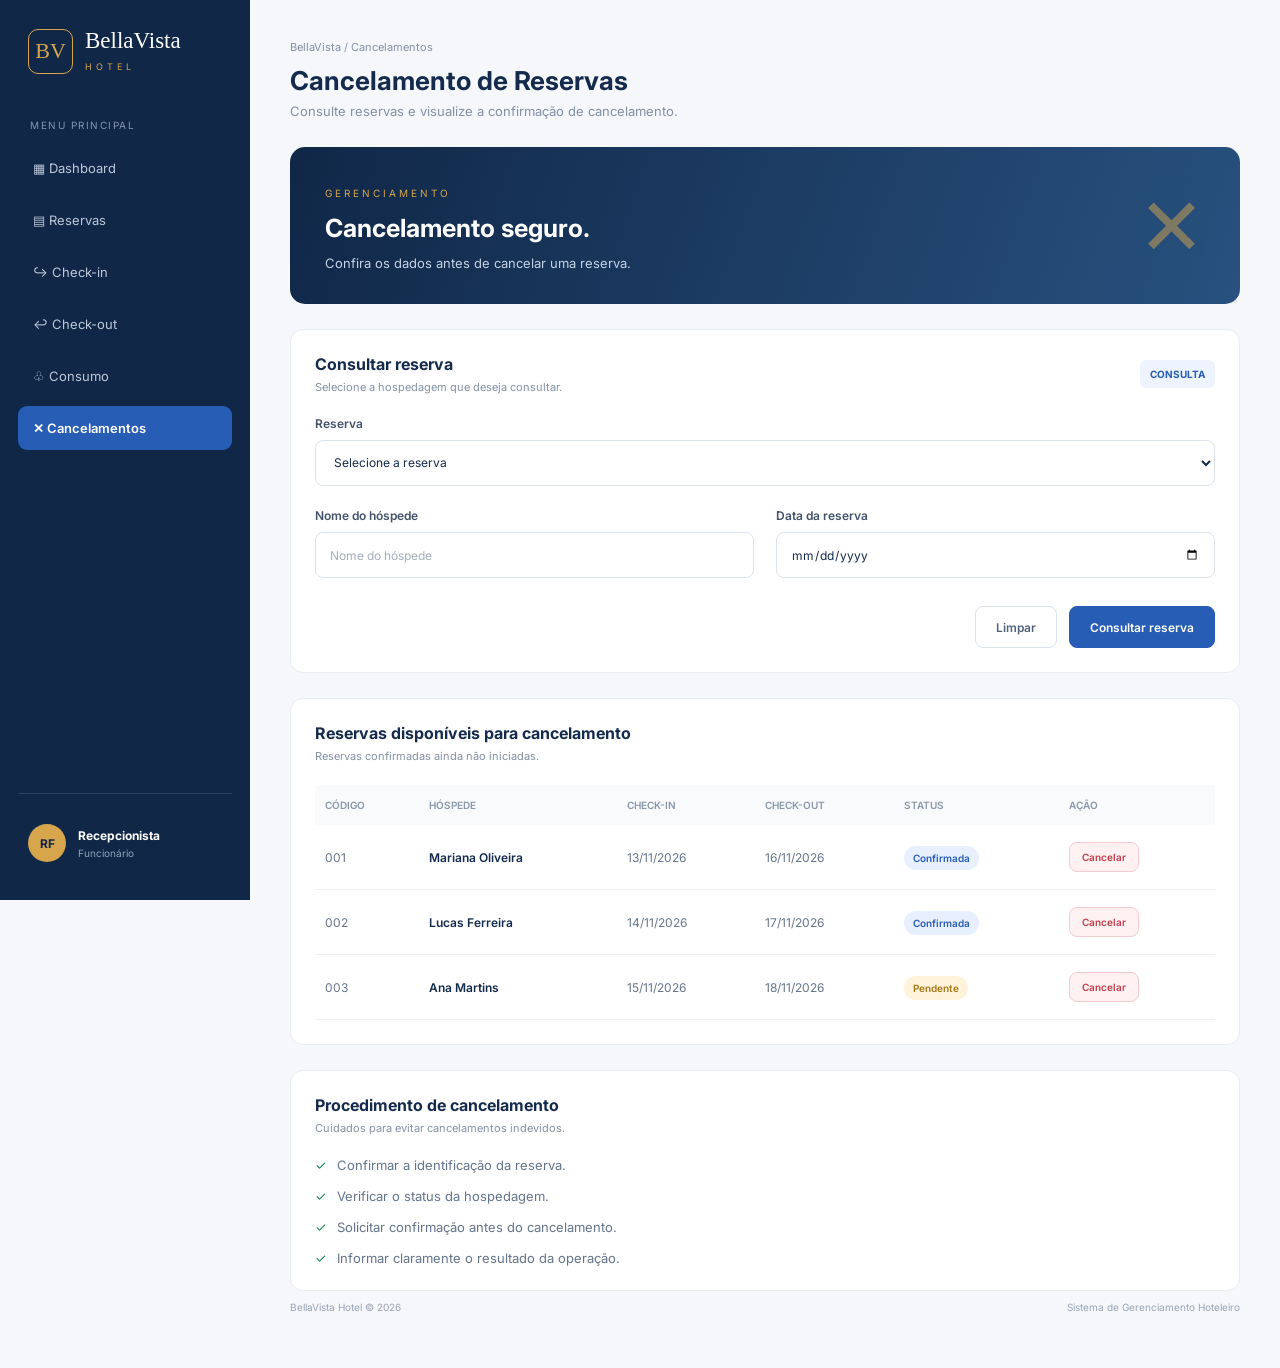
==== cancelamentos.html @ 53ef1a8f "Add files via upload" ====
<!DOCTYPE html>
<html lang="pt-BR">
<head>
    <meta charset="UTF-8">
    <meta name="viewport" content="width=device-width, initial-scale=1.0">
    <title>BellaVista Hotel | Cancelamentos</title>
    <link rel="stylesheet" href="style.css">
</head>
<body>

<aside class="sidebar">
    <div class="brand">
        <div class="logo">BV</div>
        <div><h2>BellaVista</h2><span>HOTEL</span></div>
    </div>
    <div class="menu-title">MENU PRINCIPAL</div>
    <nav>
        <a href="index.html">▦ Dashboard</a>
        <a href="reservas.html">▤ Reservas</a>
        <a href="checkin.html">↪ Check-in</a>
        <a href="checkout.html">↩ Check-out</a>
        <a href="consumo.html">♧ Consumo</a>
        <a href="cancelamentos.html" class="active">✕ Cancelamentos</a>
    </nav>
    <div class="sidebar-bottom">
        <div class="employee">
            <div class="avatar">RF</div>
            <div><strong>Recepcionista</strong><small>Funcionário</small></div>
        </div>
    </div>
</aside>

<main class="main">

    <header class="topbar">
        <div>
            <span class="breadcrumb">BellaVista / Cancelamentos</span>
            <h1>Cancelamento de Reservas</h1>
            <p>Consulte reservas e visualize a confirmação de cancelamento.</p>
        </div>
    </header>

    <section class="welcome">
        <div>
            <span class="welcome-label">GERENCIAMENTO</span>
            <h2>Cancelamento seguro.</h2>
            <p>Confira os dados antes de cancelar uma reserva.</p>
        </div>
        <div class="welcome-icon">✕</div>
    </section>

    <section class="panel form-panel">
        <div class="panel-header">
            <div>
                <h3>Consultar reserva</h3>
                <p>Selecione a hospedagem que deseja consultar.</p>
            </div>
            <span class="total-rooms">CONSULTA</span>
        </div>

        <form>
            <div class="form-grid">
                <div class="field full">
                    <label>Reserva</label>
                    <select required>
                        <option value="">Selecione a reserva</option>
                        <option>001 - Mariana Oliveira</option>
                        <option>002 - Lucas Ferreira</option>
                        <option>003 - Ana Martins</option>
                    </select>
                </div>

                <div class="field">
                    <label>Nome do hóspede</label>
                    <input type="text" placeholder="Nome do hóspede">
                </div>

                <div class="field">
                    <label>Data da reserva</label>
                    <input type="date">
                </div>
            </div>

            <div class="form-actions">
                <button type="reset" class="btn-secondary">Limpar</button>
                <button type="button" class="btn-primary">Consultar reserva</button>
            </div>
        </form>
    </section>

    <section class="panel recent-panel">
        <div class="panel-header">
            <div>
                <h3>Reservas disponíveis para cancelamento</h3>
                <p>Reservas confirmadas ainda não iniciadas.</p>
            </div>
        </div>

        <div class="table-wrapper">
            <table>
                <thead>
                    <tr>
                        <th>CÓDIGO</th>
                        <th>HÓSPEDE</th>
                        <th>CHECK-IN</th>
                        <th>CHECK-OUT</th>
                        <th>STATUS</th>
                        <th>AÇÃO</th>
                    </tr>
                </thead>
                <tbody>
                    <tr>
                        <td>001</td>
                        <td><strong>Mariana Oliveira</strong></td>
                        <td>13/11/2026</td>
                        <td>16/11/2026</td>
                        <td><span class="badge reserved">Confirmada</span></td>
                        <td><button type="button" class="btn-danger">Cancelar</button></td>
                    </tr>
                    <tr>
                        <td>002</td>
                        <td><strong>Lucas Ferreira</strong></td>
                        <td>14/11/2026</td>
                        <td>17/11/2026</td>
                        <td><span class="badge reserved">Confirmada</span></td>
                        <td><button type="button" class="btn-danger">Cancelar</button></td>
                    </tr>
                    <tr>
                        <td>003</td>
                        <td><strong>Ana Martins</strong></td>
                        <td>15/11/2026</td>
                        <td>18/11/2026</td>
                        <td><span class="badge pending">Pendente</span></td>
                        <td><button type="button" class="btn-danger">Cancelar</button></td>
                    </tr>
                </tbody>
            </table>
        </div>
    </section>

    <section class="panel">
        <div class="panel-header">
            <div>
                <h3>Procedimento de cancelamento</h3>
                <p>Cuidados para evitar cancelamentos indevidos.</p>
            </div>
        </div>

        <div class="info-list">
            <div>✓ <span>Confirmar a identificação da reserva.</span></div>
            <div>✓ <span>Verificar o status da hospedagem.</span></div>
            <div>✓ <span>Solicitar confirmação antes do cancelamento.</span></div>
            <div>✓ <span>Informar claramente o resultado da operação.</span></div>
        </div>
    </section>

    <footer>
        <span>BellaVista Hotel © 2026</span>
        <span>Sistema de Gerenciamento Hoteleiro</span>
    </footer>

</main>
</body>
</html>
---- style.css ----
@import url('https://fonts.googleapis.com/css2?family=Inter:wght@400;500;600;700;800&display=swap');

:root {
    --navy: #102747;
    --navy-light: #18365d;
    --blue: #285db5;
    --gold: #d6a54c;
    --background: #f5f7fb;
    --white: #ffffff;
    --text: #142b4d;
    --muted: #8390a5;
    --border: #e7ebf2;
}

* {
    margin: 0;
    padding: 0;
    box-sizing: border-box;
}

body {
    font-family: 'Inter', sans-serif;
    background: var(--background);
    color: var(--text);
}

/* SIDEBAR */

.sidebar {
    position: fixed;
    top: 0;
    left: 0;
    width: 250px;
    height: 100vh;
    background: var(--navy);
    color: white;
    padding: 28px 18px;
    display: flex;
    flex-direction: column;
    z-index: 10;
}

.brand {
    display: flex;
    align-items: center;
    gap: 12px;
    padding: 0 10px 35px;
}

.logo {
    width: 45px;
    height: 45px;
    border: 1px solid var(--gold);
    color: var(--gold);
    display: flex;
    align-items: center;
    justify-content: center;
    font-family: Georgia, serif;
    font-size: 22px;
    border-radius: 10px;
}

.brand h2 {
    font-family: Georgia, serif;
    font-size: 23px;
    font-weight: 500;
}

.brand span {
    font-size: 9px;
    letter-spacing: 4px;
    color: var(--gold);
}

.menu-title {
    font-size: 10px;
    color: #8295b1;
    letter-spacing: 1.5px;
    margin: 10px 12px 15px;
}

nav {
    display: flex;
    flex-direction: column;
    gap: 8px;
}

nav a {
    text-decoration: none;
    color: #bdc9da;
    padding: 14px 15px;
    border-radius: 9px;
    font-size: 13px;
    transition: 0.2s;
}

nav a:hover {
    background: #1b3b65;
    color: white;
}

nav a.active {
    background: var(--blue);
    color: white;
    font-weight: 600;
}

.sidebar-bottom {
    margin-top: auto;
    border-top: 1px solid #294263;
    padding-top: 20px;
}

.employee {
    display: flex;
    align-items: center;
    gap: 12px;
    padding: 10px;
}

.avatar {
    background: var(--gold);
    color: var(--navy);
    width: 38px;
    height: 38px;
    border-radius: 50%;
    display: flex;
    align-items: center;
    justify-content: center;
    font-weight: 700;
    font-size: 12px;
}

.employee strong {
    display: block;
    font-size: 12px;
}

.employee small {
    display: block;
    font-size: 10px;
    color: #91a4bd;
    margin-top: 4px;
}

/* MAIN */

.main {
    margin-left: 250px;
    padding: 35px 40px;
    max-width: 1800px;
}

.topbar {
    display: flex;
    justify-content: space-between;
    align-items: center;
    margin-bottom: 28px;
}

.breadcrumb {
    color: var(--muted);
    font-size: 11px;
}

.topbar h1 {
    font-size: 26px;
    margin-top: 10px;
}

.topbar p {
    color: var(--muted);
    font-size: 13px;
    margin-top: 7px;
}

.topbar-right {
    display: flex;
    align-items: center;
    gap: 18px;
}

.status-online {
    color: #198754;
    background: #e5f6ed;
    padding: 9px 13px;
    border-radius: 20px;
    font-size: 11px;
}

.date {
    font-size: 11px;
    color: var(--muted);
    font-weight: 600;
}

/* WELCOME */

.welcome {
    background: linear-gradient(110deg, #102747, #28517f);
    color: white;
    border-radius: 15px;
    padding: 30px 35px;
    display: flex;
    align-items: center;
    justify-content: space-between;
    margin-bottom: 25px;
    overflow: hidden;
}

.welcome-label {
    color: var(--gold);
    font-size: 10px;
    letter-spacing: 3px;
}

.welcome h2 {
    font-size: 25px;
    margin: 12px 0;
}

.welcome p {
    font-size: 13px;
    color: #c5d3e4;
}

.welcome-icon {
    font-size: 80px;
    color: #d6a54c;
    opacity: 0.5;
}

/* STATISTICS */

.stats {
    display: grid;
    grid-template-columns: repeat(4, 1fr);
    gap: 18px;
    margin-bottom: 25px;
}

.stat-card {
    background: white;
    padding: 22px;
    border-radius: 12px;
    border: 1px solid var(--border);
}

.stat-top {
    display: flex;
    justify-content: space-between;
    align-items: center;
}

.stat-top > span {
    font-size: 12px;
    color: #64748b;
}

.stat-card h2 {
    font-size: 30px;
    margin: 18px 0 8px;
}

.stat-card small {
    color: var(--muted);
    font-size: 10px;
}

.stat-icon {
    width: 35px;
    height: 35px;
    display: flex;
    align-items: center;
    justify-content: center;
    border-radius: 9px;
    font-weight: bold;
}

.green {
    color: #198754;
    background: #e5f6ed;
}

.blue {
    color: #285db5;
    background: #e8effc;
}

.gold {
    color: #a77717;
    background: #fff3d9;
}

.red {
    color: #c43e4b;
    background: #fde9ec;
}

.purple {
    color: #7553b5;
    background: #f0eaff;
}

/* PANELS */

.content-grid {
    display: grid;
    grid-template-columns: 1.6fr 1fr;
    gap: 22px;
    margin-bottom: 25px;
}

.panel {
    background: white;
    border: 1px solid var(--border);
    border-radius: 13px;
    padding: 24px;
}

.panel-header {
    display: flex;
    justify-content: space-between;
    align-items: center;
    margin-bottom: 22px;
}

.panel-header h3 {
    font-size: 16px;
}

.panel-header p {
    color: var(--muted);
    font-size: 11px;
    margin-top: 6px;
}

.total-rooms {
    font-size: 10px;
    font-weight: 700;
    color: var(--blue);
    background: #edf3ff;
    padding: 8px 10px;
    border-radius: 6px;
}

/* ROOM MAP */

.legend {
    display: flex;
    flex-wrap: wrap;
    gap: 15px;
    margin-bottom: 24px;
}

.legend span {
    font-size: 10px;
    color: #64748b;
    display: flex;
    align-items: center;
    gap: 6px;
}

.dot {
    width: 9px;
    height: 9px;
    border-radius: 3px;
}

.dot.free {
    background: #2eb67d;
}

.dot.busy {
    background: #3975d5;
}

.dot.booked {
    background: #e8ad42;
}

.dot.maint {
    background: #e36a76;
}

.floor {
    margin-bottom: 22px;
}

.floor > span {
    display: block;
    color: #8793a6;
    font-size: 10px;
    font-weight: 700;
    margin-bottom: 12px;
    letter-spacing: 1px;
}

.room-grid {
    display: grid;
    grid-template-columns: repeat(5, 1fr);
    gap: 10px;
}

.room {
    padding: 17px 5px;
    text-align: center;
    font-size: 12px;
    font-weight: 700;
    border-radius: 8px;
    border: 1px solid transparent;
}

.room.free {
    background: #e7f7ef;
    color: #18865b;
    border-color: #c5ebd8;
}

.room.busy {
    background: #e8efff;
    color: #285db5;
    border-color: #d0ddf9;
}

.room.booked {
    background: #fff3dc;
    color: #a77717;
    border-color: #f5dfae;
}

.room.maint {
    background: #fdebed;
    color: #c43e4b;
    border-color: #f7d0d5;
}

.room-note {
    background: #f7f9fc;
    padding: 12px;
    border-radius: 7px;
    color: #738198;
    font-size: 10px;
}

.room-note span {
    margin-right: 6px;
    color: var(--blue);
}

/* QUICK ACTIONS */

.actions-panel {
    display: flex;
    flex-direction: column;
}

.action-card {
    display: flex;
    align-items: center;
    gap: 12px;
    padding: 15px 12px;
    border: 1px solid var(--border);
    border-radius: 9px;
    margin-bottom: 12px;
    text-decoration: none;
    color: var(--text);
    transition: 0.2s;
}

.action-card:hover {
    border-color: #a8bfeb;
    background: #f8faff;
    transform: translateY(-2px);
}

.action-icon {
    width: 40px;
    height: 40px;
    border-radius: 9px;
    display: flex;
    align-items: center;
    justify-content: center;
    font-size: 17px;
    flex-shrink: 0;
}

.action-card strong {
    font-size: 12px;
    display: block;
}

.action-card small {
    color: var(--muted);
    font-size: 10px;
    display: block;
    margin-top: 5px;
}

.arrow {
    margin-left: auto;
    font-size: 22px;
    color: #a1adbd;
}

/* TABLE */

.recent-panel {
    margin-bottom: 25px;
}

.view-all {
    text-decoration: none;
    color: var(--blue);
    font-size: 11px;
    font-weight: 600;
}

.table-wrapper {
    overflow-x: auto;
}

table {
    width: 100%;
    border-collapse: collapse;
    min-width: 600px;
}

th {
    text-align: left;
    color: #8a97aa;
    font-size: 10px;
    font-weight: 600;
    padding: 14px 10px;
    background: #f8fafc;
}

td {
    padding: 17px 10px;
    border-bottom: 1px solid #edf0f5;
    font-size: 12px;
    color: #66758b;
}

td strong {
    color: var(--text);
    font-weight: 600;
}

.badge {
    padding: 6px 9px;
    border-radius: 20px;
    font-size: 10px;
    font-weight: 600;
}

.reserved {
    background: #e8efff;
    color: #285db5;
}

.pending {
    background: #fff3dc;
    color: #a77717;
}

/* FOOTER */

footer {
    display: flex;
    justify-content: space-between;
    color: #9aa5b5;
    font-size: 10px;
    padding: 10px 0 20px;
}

/* RESPONSIVE */

@media (max-width: 1200px) {
    .main {
        padding: 28px 25px;
    }

    .stats {
        grid-template-columns: repeat(2, 1fr);
    }

    .content-grid {
        grid-template-columns: 1fr;
    }
}

@media (max-width: 800px) {
    .sidebar {
        width: 75px;
        padding: 20px 10px;
    }

    .brand {
        justify-content: center;
        padding: 0 0 30px;
    }

    .brand > div:not(.logo),
    .menu-title,
    nav a:not(.active),
    .employee > div:not(.avatar) {
        display: none;
    }

    nav a {
        text-align: center;
        padding: 15px 5px;
        font-size: 17px;
    }

    .main {
        margin-left: 75px;
        padding: 22px 15px;
    }

    .topbar {
        align-items: flex-start;
    }

    .topbar-right {
        display: none;
    }

    .welcome {
        padding: 25px;
    }

    .welcome h2 {
        font-size: 20px;
    }

    .welcome-icon {
        display: none;
    }
}

@media (max-width: 500px) {
    .stats {
        grid-template-columns: 1fr;
    }

    .room-grid {
        grid-template-columns: repeat(2, 1fr);
    }

    .legend {
        gap: 10px;
    }

    footer {
        flex-direction: column;
        gap: 8px;
    }
}




/* =====================================
   FORMULÁRIOS E TELAS INTERNAS
===================================== */

.form-panel {
    margin-bottom: 25px;
}

.form-grid {
    display: grid;
    grid-template-columns: repeat(2, 1fr);
    gap: 22px;
}

.field {
    display: flex;
    flex-direction: column;
    gap: 9px;
}

.field.full {
    grid-column: 1 / -1;
}

.field label {
    font-size: 12px;
    font-weight: 600;
    color: #42536b;
}

.field input,
.field select {
    width: 100%;
    height: 46px;
    padding: 0 14px;
    border: 1px solid #dce3ed;
    border-radius: 8px;
    background: #fff;
    color: #142b4d;
    font-family: inherit;
    font-size: 12px;
    outline: none;
    transition: 0.2s;
}

.field input:focus,
.field select:focus {
    border-color: #285db5;
    box-shadow: 0 0 0 3px rgba(40, 93, 181, 0.10);
}

.field input::placeholder {
    color: #a4afbd;
}

.form-actions {
    display: flex;
    justify-content: flex-end;
    gap: 12px;
    margin-top: 28px;
}

.btn-primary,
.btn-secondary,
.btn-danger {
    min-height: 42px;
    padding: 0 20px;
    border-radius: 8px;
    font-family: inherit;
    font-size: 12px;
    font-weight: 600;
    cursor: pointer;
    transition: 0.2s;
}

.btn-primary {
    border: 1px solid #285db5;
    background: #285db5;
    color: white;
}

.btn-primary:hover {
    background: #1d478e;
}

.btn-secondary {
    border: 1px solid #dce3ed;
    background: white;
    color: #52627a;
}

.btn-secondary:hover {
    background: #f5f7fb;
}

.btn-danger {
    min-height: 30px;
    padding: 0 12px;
    border: 1px solid #f3cbd0;
    background: #fff0f2;
    color: #c43e4b;
    font-size: 10px;
}

.btn-danger:hover {
    background: #fce0e4;
}

/* RESUMO DE CONTA */

.bill {
    border: 1px solid #e7ebf2;
    border-radius: 10px;
    padding: 20px;
    background: #fafbfd;
}

.bill-row {
    display: flex;
    justify-content: space-between;
    padding: 15px 0;
    border-bottom: 1px solid #e7ebf2;
    color: #718096;
    font-size: 12px;
}

.bill-row strong {
    color: #142b4d;
}

.bill-total {
    display: flex;
    justify-content: space-between;
    align-items: center;
    padding-top: 20px;
    color: #142b4d;
    font-weight: 700;
    font-size: 14px;
}

.bill-total strong {
    font-size: 22px;
    color: #285db5;
}

/* ORIENTAÇÕES */

.info-list {
    display: flex;
    flex-direction: column;
    gap: 15px;
}

.info-list div {
    display: flex;
    align-items: center;
    gap: 10px;
    color: #198754;
    font-size: 13px;
}

.info-list span {
    color: #64748b;
}

/* RESPONSIVIDADE DAS TELAS INTERNAS */

@media (max-width: 700px) {
    .form-grid {
        grid-template-columns: 1fr;
    }

    .field.full {
        grid-column: auto;
    }

    .form-actions {
        flex-direction: column-reverse;
    }

    .form-actions button {
        width: 100%;
    }

    .bill-row,
    .bill-total {
        gap: 15px;
    }
}
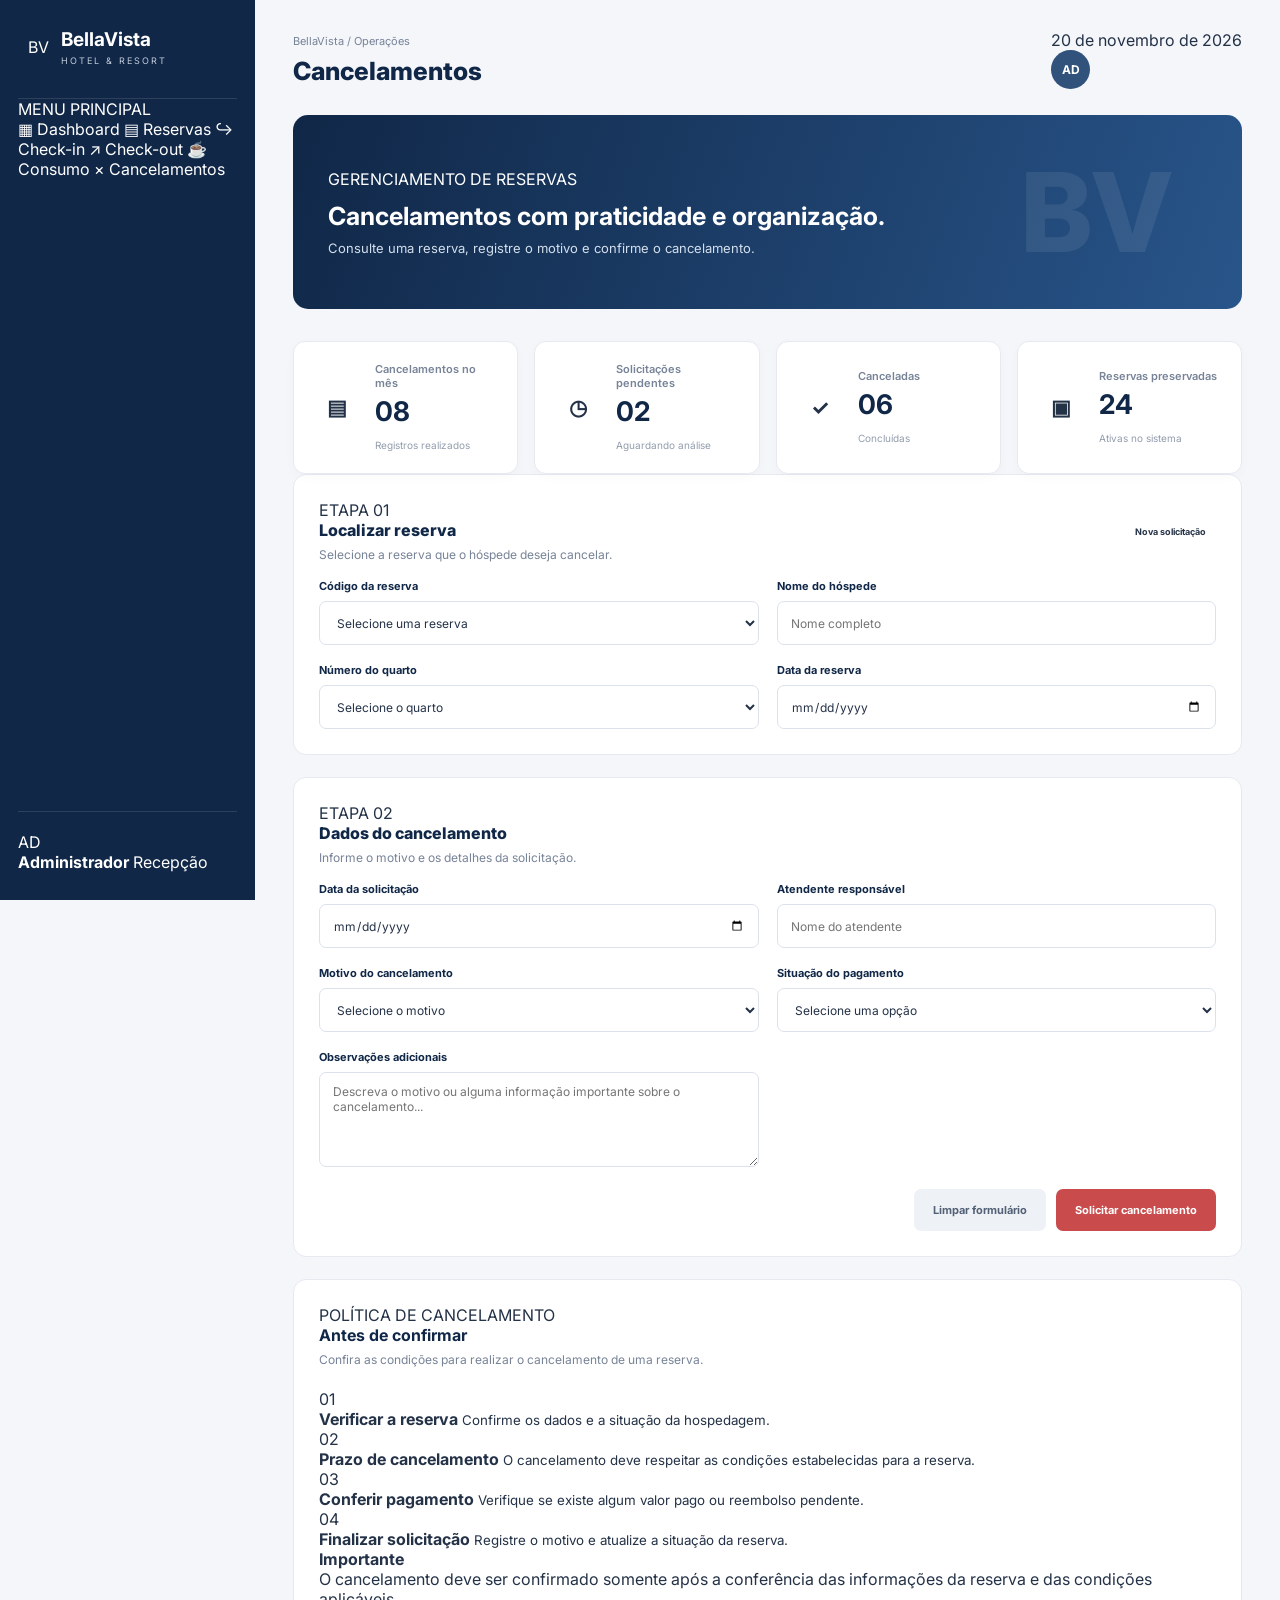
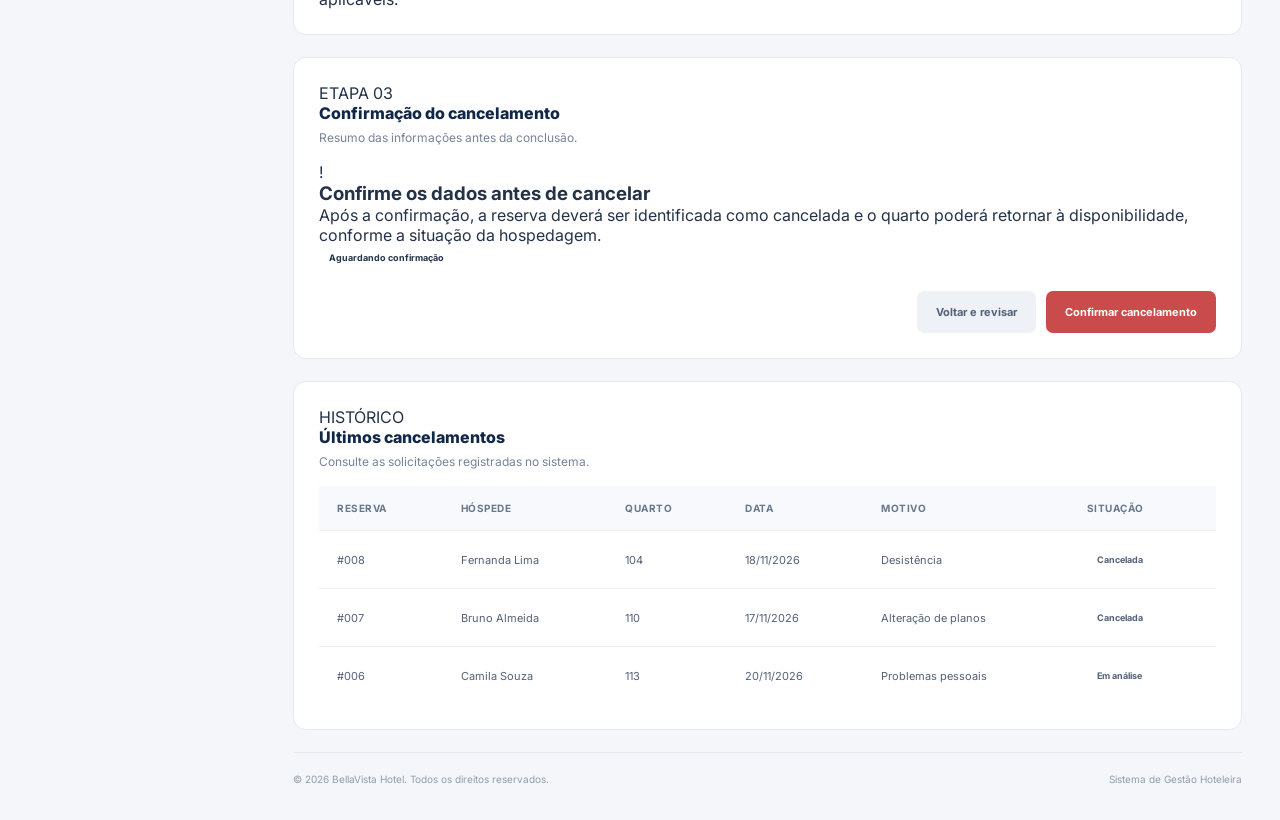
==== commit 3b58c2ed: "mundaca" ====
--- a/cancelamentos.html
+++ b/cancelamentos.html
@@ -4,162 +4,337 @@
 <head>
     <meta charset="UTF-8">
     <meta name="viewport" content="width=device-width, initial-scale=1.0">
-    <title>BellaVista Hotel | Cancelamentos</title>
+    <title>Cancelamentos | BellaVista Hotel</title>
     <link rel="stylesheet" href="style.css">
 </head>
 <body>
 
-<aside class="sidebar">
-    <div class="brand">
-        <div class="logo">BV</div>
-        <div><h2>BellaVista</h2><span>HOTEL</span></div>
-    </div>
-    <div class="menu-title">MENU PRINCIPAL</div>
-    <nav>
-        <a href="index.html">▦ Dashboard</a>
-        <a href="reservas.html">▤ Reservas</a>
-        <a href="checkin.html">↪ Check-in</a>
-        <a href="checkout.html">↩ Check-out</a>
-        <a href="consumo.html">♧ Consumo</a>
-        <a href="cancelamentos.html" class="active">✕ Cancelamentos</a>
-    </nav>
-    <div class="sidebar-bottom">
-        <div class="employee">
-            <div class="avatar">RF</div>
-            <div><strong>Recepcionista</strong><small>Funcionário</small></div>
+<div class="dashboard">
+
+    <aside class="sidebar">
+        <div class="brand">
+            <div class="brand-icon">BV</div>
+            <div>
+                <h2>BellaVista</h2>
+                <span>HOTEL & RESORT</span>
+            </div>
         </div>
-    </div>
-</aside>
-
-<main class="main">
-
-    <header class="topbar">
-        <div>
-            <span class="breadcrumb">BellaVista / Cancelamentos</span>
-            <h1>Cancelamento de Reservas</h1>
-            <p>Consulte reservas e visualize a confirmação de cancelamento.</p>
+
+        <div class="sidebar-label">MENU PRINCIPAL</div>
+
+        <nav class="sidebar-nav">
+            <a href="index.html"><span>▦</span> Dashboard</a>
+            <a href="reservas.html"><span>▤</span> Reservas</a>
+            <a href="checkin.html"><span>↪</span> Check-in</a>
+            <a href="checkout.html"><span>↗</span> Check-out</a>
+            <a href="consumo.html"><span>☕</span> Consumo</a>
+            <a href="cancelamentos.html" class="active"><span>×</span> Cancelamentos</a>
+        </nav>
+
+        <div class="sidebar-bottom">
+            <div class="profile">
+                <div class="profile-avatar">AD</div>
+                <div>
+                    <strong>Administrador</strong>
+                    <span>Recepção</span>
+                </div>
+            </div>
         </div>
-    </header>
-
-    <section class="welcome">
-        <div>
-            <span class="welcome-label">GERENCIAMENTO</span>
-            <h2>Cancelamento seguro.</h2>
-            <p>Confira os dados antes de cancelar uma reserva.</p>
-        </div>
-        <div class="welcome-icon">✕</div>
-    </section>
-
-    <section class="panel form-panel">
-        <div class="panel-header">
+    </aside>
+
+    <main class="main-content">
+
+        <header class="topbar">
             <div>
-                <h3>Consultar reserva</h3>
-                <p>Selecione a hospedagem que deseja consultar.</p>
-            </div>
-            <span class="total-rooms">CONSULTA</span>
-        </div>
-
-        <form>
-            <div class="form-grid">
-                <div class="field full">
-                    <label>Reserva</label>
-                    <select required>
-                        <option value="">Selecione a reserva</option>
-                        <option>001 - Mariana Oliveira</option>
-                        <option>002 - Lucas Ferreira</option>
-                        <option>003 - Ana Martins</option>
-                    </select>
-                </div>
-
-                <div class="field">
-                    <label>Nome do hóspede</label>
-                    <input type="text" placeholder="Nome do hóspede">
-                </div>
-
-                <div class="field">
-                    <label>Data da reserva</label>
-                    <input type="date">
-                </div>
+                <span class="breadcrumb">BellaVista / Operações</span>
+                <h1>Cancelamentos</h1>
+            </div>
+            <div class="topbar-info">
+                <span class="topbar-date">20 de novembro de 2026</span>
+                <div class="user-avatar">AD</div>
+            </div>
+        </header>
+
+        <section class="welcome-banner">
+            <div>
+                <span class="banner-tag">GERENCIAMENTO DE RESERVAS</span>
+                <h2>Cancelamentos com praticidade e organização.</h2>
+                <p>Consulte uma reserva, registre o motivo e confirme o cancelamento.</p>
+            </div>
+            <div class="banner-decoration">BV</div>
+        </section>
+
+        <section class="stats-grid">
+            <article class="stat-card">
+                <div class="stat-icon blue">▤</div>
+                <div>
+                    <span>Cancelamentos no mês</span>
+                    <h3>08</h3>
+                    <small>Registros realizados</small>
+                </div>
+            </article>
+
+            <article class="stat-card">
+                <div class="stat-icon orange">◷</div>
+                <div>
+                    <span>Solicitações pendentes</span>
+                    <h3>02</h3>
+                    <small>Aguardando análise</small>
+                </div>
+            </article>
+
+            <article class="stat-card">
+                <div class="stat-icon green">✓</div>
+                <div>
+                    <span>Canceladas</span>
+                    <h3>06</h3>
+                    <small>Concluídas</small>
+                </div>
+            </article>
+
+            <article class="stat-card">
+                <div class="stat-icon purple">▣</div>
+                <div>
+                    <span>Reservas preservadas</span>
+                    <h3>24</h3>
+                    <small>Ativas no sistema</small>
+                </div>
+            </article>
+        </section>
+
+        <section class="content-card">
+            <div class="section-heading">
+                <div>
+                    <span class="section-kicker">ETAPA 01</span>
+                    <h2>Localizar reserva</h2>
+                    <p>Selecione a reserva que o hóspede deseja cancelar.</p>
+                </div>
+                <span class="status status-warning">Nova solicitação</span>
+            </div>
+
+            <form>
+                <div class="form-grid">
+                    <div class="form-group">
+                        <label for="reserva">Código da reserva</label>
+                        <select id="reserva" name="reserva">
+                            <option value="">Selecione uma reserva</option>
+                            <option>#001 - Mariana Oliveira</option>
+                            <option>#002 - Lucas Ferreira</option>
+                            <option>#003 - Ana Martins</option>
+                            <option>#004 - Pedro Santos</option>
+                        </select>
+                    </div>
+
+                    <div class="form-group">
+                        <label for="hospede">Nome do hóspede</label>
+                        <input type="text" id="hospede" name="hospede" placeholder="Nome completo">
+                    </div>
+
+                    <div class="form-group">
+                        <label for="quarto">Número do quarto</label>
+                        <select id="quarto" name="quarto">
+                            <option value="">Selecione o quarto</option>
+                            <option>104</option>
+                            <option>110</option>
+                            <option>113</option>
+                            <option>118</option>
+                        </select>
+                    </div>
+
+                    <div class="form-group">
+                        <label for="data-reserva">Data da reserva</label>
+                        <input type="date" id="data-reserva" name="data-reserva">
+                    </div>
+                </div>
+            </form>
+        </section>
+
+        <section class="cancel-layout">
+
+            <div class="content-card">
+                <div class="section-heading">
+                    <div>
+                        <span class="section-kicker">ETAPA 02</span>
+                        <h2>Dados do cancelamento</h2>
+                        <p>Informe o motivo e os detalhes da solicitação.</p>
+                    </div>
+                </div>
+
+                <form>
+                    <div class="form-grid">
+                        <div class="form-group">
+                            <label for="data-cancelamento">Data da solicitação</label>
+                            <input type="date" id="data-cancelamento" name="data-cancelamento">
+                        </div>
+
+                        <div class="form-group">
+                            <label for="responsavel">Atendente responsável</label>
+                            <input type="text" id="responsavel" name="responsavel" placeholder="Nome do atendente">
+                        </div>
+
+                        <div class="form-group">
+                            <label for="motivo">Motivo do cancelamento</label>
+                            <select id="motivo" name="motivo">
+                                <option value="">Selecione o motivo</option>
+                                <option>Desistência do hóspede</option>
+                                <option>Alteração de planos</option>
+                                <option>Problemas pessoais</option>
+                                <option>Erro na reserva</option>
+                                <option>Outro motivo</option>
+                            </select>
+                        </div>
+
+                        <div class="form-group">
+                            <label for="reembolso">Situação do pagamento</label>
+                            <select id="reembolso" name="reembolso">
+                                <option value="">Selecione uma opção</option>
+                                <option>Não houve pagamento</option>
+                                <option>Pagamento realizado</option>
+                                <option>Reembolso a verificar</option>
+                                <option>Reembolso realizado</option>
+                            </select>
+                        </div>
+
+                        <div class="form-group full-width">
+                            <label for="detalhes">Observações adicionais</label>
+                            <textarea id="detalhes" name="detalhes" rows="4" placeholder="Descreva o motivo ou alguma informação importante sobre o cancelamento..."></textarea>
+                        </div>
+                    </div>
+
+                    <div class="form-actions">
+                        <button type="reset" class="btn btn-secondary">Limpar formulário</button>
+                        <button type="button" class="btn btn-danger">Solicitar cancelamento</button>
+                    </div>
+                </form>
+            </div>
+
+            <aside class="content-card cancel-policy">
+                <span class="section-kicker">POLÍTICA DE CANCELAMENTO</span>
+                <h2>Antes de confirmar</h2>
+                <p>Confira as condições para realizar o cancelamento de uma reserva.</p>
+
+                <div class="policy-item">
+                    <div class="policy-number">01</div>
+                    <div>
+                        <strong>Verificar a reserva</strong>
+                        <small>Confirme os dados e a situação da hospedagem.</small>
+                    </div>
+                </div>
+
+                <div class="policy-item">
+                    <div class="policy-number">02</div>
+                    <div>
+                        <strong>Prazo de cancelamento</strong>
+                        <small>O cancelamento deve respeitar as condições estabelecidas para a reserva.</small>
+                    </div>
+                </div>
+
+                <div class="policy-item">
+                    <div class="policy-number">03</div>
+                    <div>
+                        <strong>Conferir pagamento</strong>
+                        <small>Verifique se existe algum valor pago ou reembolso pendente.</small>
+                    </div>
+                </div>
+
+                <div class="policy-item">
+                    <div class="policy-number">04</div>
+                    <div>
+                        <strong>Finalizar solicitação</strong>
+                        <small>Registre o motivo e atualize a situação da reserva.</small>
+                    </div>
+                </div>
+
+                <div class="policy-alert">
+                    <strong>Importante</strong>
+                    <p>O cancelamento deve ser confirmado somente após a conferência das informações da reserva e das condições aplicáveis.</p>
+                </div>
+            </aside>
+
+        </section>
+
+        <section class="content-card">
+            <div class="section-heading">
+                <div>
+                    <span class="section-kicker">ETAPA 03</span>
+                    <h2>Confirmação do cancelamento</h2>
+                    <p>Resumo das informações antes da conclusão.</p>
+                </div>
+            </div>
+
+            <div class="cancel-confirmation">
+                <div class="cancel-confirm-icon">!</div>
+                <div class="cancel-confirm-text">
+                    <h3>Confirme os dados antes de cancelar</h3>
+                    <p>Após a confirmação, a reserva deverá ser identificada como cancelada e o quarto poderá retornar à disponibilidade, conforme a situação da hospedagem.</p>
+                </div>
+                <span class="status status-warning">Aguardando confirmação</span>
             </div>
 
             <div class="form-actions">
-                <button type="reset" class="btn-secondary">Limpar</button>
-                <button type="button" class="btn-primary">Consultar reserva</button>
-            </div>
-        </form>
-    </section>
-
-    <section class="panel recent-panel">
-        <div class="panel-header">
-            <div>
-                <h3>Reservas disponíveis para cancelamento</h3>
-                <p>Reservas confirmadas ainda não iniciadas.</p>
-            </div>
-        </div>
-
-        <div class="table-wrapper">
-            <table>
-                <thead>
-                    <tr>
-                        <th>CÓDIGO</th>
-                        <th>HÓSPEDE</th>
-                        <th>CHECK-IN</th>
-                        <th>CHECK-OUT</th>
-                        <th>STATUS</th>
-                        <th>AÇÃO</th>
-                    </tr>
-                </thead>
-                <tbody>
-                    <tr>
-                        <td>001</td>
-                        <td><strong>Mariana Oliveira</strong></td>
-                        <td>13/11/2026</td>
-                        <td>16/11/2026</td>
-                        <td><span class="badge reserved">Confirmada</span></td>
-                        <td><button type="button" class="btn-danger">Cancelar</button></td>
-                    </tr>
-                    <tr>
-                        <td>002</td>
-                        <td><strong>Lucas Ferreira</strong></td>
-                        <td>14/11/2026</td>
-                        <td>17/11/2026</td>
-                        <td><span class="badge reserved">Confirmada</span></td>
-                        <td><button type="button" class="btn-danger">Cancelar</button></td>
-                    </tr>
-                    <tr>
-                        <td>003</td>
-                        <td><strong>Ana Martins</strong></td>
-                        <td>15/11/2026</td>
-                        <td>18/11/2026</td>
-                        <td><span class="badge pending">Pendente</span></td>
-                        <td><button type="button" class="btn-danger">Cancelar</button></td>
-                    </tr>
-                </tbody>
-            </table>
-        </div>
-    </section>
-
-    <section class="panel">
-        <div class="panel-header">
-            <div>
-                <h3>Procedimento de cancelamento</h3>
-                <p>Cuidados para evitar cancelamentos indevidos.</p>
-            </div>
-        </div>
-
-        <div class="info-list">
-            <div>✓ <span>Confirmar a identificação da reserva.</span></div>
-            <div>✓ <span>Verificar o status da hospedagem.</span></div>
-            <div>✓ <span>Solicitar confirmação antes do cancelamento.</span></div>
-            <div>✓ <span>Informar claramente o resultado da operação.</span></div>
-        </div>
-    </section>
-
-    <footer>
-        <span>BellaVista Hotel © 2026</span>
-        <span>Sistema de Gerenciamento Hoteleiro</span>
-    </footer>
-
-</main>
+                <button type="button" class="btn btn-secondary">Voltar e revisar</button>
+                <button type="button" class="btn btn-danger">Confirmar cancelamento</button>
+            </div>
+        </section>
+
+        <section class="content-card">
+            <div class="section-heading">
+                <div>
+                    <span class="section-kicker">HISTÓRICO</span>
+                    <h2>Últimos cancelamentos</h2>
+                    <p>Consulte as solicitações registradas no sistema.</p>
+                </div>
+            </div>
+
+            <div class="table-responsive">
+                <table class="data-table">
+                    <thead>
+                        <tr>
+                            <th>Reserva</th>
+                            <th>Hóspede</th>
+                            <th>Quarto</th>
+                            <th>Data</th>
+                            <th>Motivo</th>
+                            <th>Situação</th>
+                        </tr>
+                    </thead>
+                    <tbody>
+                        <tr>
+                            <td>#008</td>
+                            <td>Fernanda Lima</td>
+                            <td>104</td>
+                            <td>18/11/2026</td>
+                            <td>Desistência</td>
+                            <td><span class="status status-success">Cancelada</span></td>
+                        </tr>
+                        <tr>
+                            <td>#007</td>
+                            <td>Bruno Almeida</td>
+                            <td>110</td>
+                            <td>17/11/2026</td>
+                            <td>Alteração de planos</td>
+                            <td><span class="status status-success">Cancelada</span></td>
+                        </tr>
+                        <tr>
+                            <td>#006</td>
+                            <td>Camila Souza</td>
+                            <td>113</td>
+                            <td>20/11/2026</td>
+                            <td>Problemas pessoais</td>
+                            <td><span class="status status-warning">Em análise</span></td>
+                        </tr>
+                    </tbody>
+                </table>
+            </div>
+        </section>
+
+        <footer class="footer">
+            <span>© 2026 BellaVista Hotel. Todos os direitos reservados.</span>
+            <span>Sistema de Gestão Hoteleira</span>
+        </footer>
+
+    </main>
+</div>
+
 </body>
 </html>
--- a/style.css
+++ b/style.css
@@ -1,16 +1,28 @@
-
 @import url('https://fonts.googleapis.com/css2?family=Inter:wght@400;500;600;700;800&display=swap');
 
 :root {
     --navy: #102747;
-    --navy-light: #18365d;
+    --navy-light: #19395f;
     --blue: #285db5;
+    --blue-light: #edf3ff;
     --gold: #d6a54c;
-    --background: #f5f7fb;
+    --background: #f4f6fa;
     --white: #ffffff;
-    --text: #142b4d;
-    --muted: #8390a5;
-    --border: #e7ebf2;
+    --text: #243247;
+    --muted: #778397;
+    --border: #e6eaf0;
+
+    --green: #21845b;
+    --green-bg: #e7f6ee;
+
+    --red: #c94b4b;
+    --red-bg: #fff0ef;
+
+    --orange: #bd8128;
+    --orange-bg: #fff4df;
+
+    --purple: #7656ad;
+    --purple-bg: #f1ebfa;
 }
 
 * {
@@ -23,150 +35,185 @@
     font-family: 'Inter', sans-serif;
     background: var(--background);
     color: var(--text);
-}
-
-/* SIDEBAR */
+    min-height: 100vh;
+}
+
+a {
+    text-decoration: none;
+    color: inherit;
+}
+
+button,
+input,
+select,
+textarea {
+    font: inherit;
+}
+
+.dashboard {
+    display: flex;
+    min-height: 100vh;
+}
+
+/* MENU LATERAL */
 
 .sidebar {
-    position: fixed;
-    top: 0;
-    left: 0;
-    width: 250px;
-    height: 100vh;
+    width: 255px;
+    min-height: 100vh;
     background: var(--navy);
     color: white;
     padding: 28px 18px;
     display: flex;
     flex-direction: column;
-    z-index: 10;
+    flex-shrink: 0;
+    position: sticky;
+    top: 0;
+    height: 100vh;
 }
 
 .brand {
     display: flex;
     align-items: center;
     gap: 12px;
-    padding: 0 10px 35px;
+    padding: 0 10px 32px;
+    border-bottom: 1px solid rgba(255,255,255,.12);
 }
 
 .logo {
-    width: 45px;
-    height: 45px;
-    border: 1px solid var(--gold);
-    color: var(--gold);
-    display: flex;
-    align-items: center;
-    justify-content: center;
-    font-family: Georgia, serif;
-    font-size: 22px;
-    border-radius: 10px;
+    width: 46px;
+    height: 46px;
+    background: var(--gold);
+    color: var(--navy);
+    border-radius: 12px;
+    display: grid;
+    place-items: center;
+    font-size: 19px;
+    font-weight: 800;
 }
 
 .brand h2 {
-    font-family: Georgia, serif;
-    font-size: 23px;
+    font-size: 19px;
+    font-weight: 700;
+}
+
+.brand span {
+    display: block;
+    color: #c1ccda;
+    font-size: 9px;
+    letter-spacing: 2px;
+    margin-top: 4px;
+}
+
+.menu-label {
+    color: #91a4bc;
+    font-size: 10px;
+    font-weight: 700;
+    letter-spacing: 1.5px;
+    padding: 30px 12px 14px;
+}
+
+.menu {
+    display: flex;
+    flex-direction: column;
+    gap: 7px;
+}
+
+.menu a {
+    display: flex;
+    align-items: center;
+    gap: 14px;
+    padding: 14px 13px;
+    border-radius: 9px;
+    color: #d1dbea;
+    font-size: 13px;
     font-weight: 500;
-}
-
-.brand span {
-    font-size: 9px;
-    letter-spacing: 4px;
-    color: var(--gold);
-}
-
-.menu-title {
-    font-size: 10px;
-    color: #8295b1;
-    letter-spacing: 1.5px;
-    margin: 10px 12px 15px;
-}
-
-nav {
-    display: flex;
-    flex-direction: column;
-    gap: 8px;
-}
-
-nav a {
-    text-decoration: none;
-    color: #bdc9da;
-    padding: 14px 15px;
-    border-radius: 9px;
-    font-size: 13px;
-    transition: 0.2s;
-}
-
-nav a:hover {
-    background: #1b3b65;
+    transition: .2s;
+}
+
+.menu a span {
+    width: 22px;
+    text-align: center;
+    font-size: 18px;
+}
+
+.menu a:hover {
+    background: rgba(255,255,255,.09);
     color: white;
 }
 
-nav a.active {
+.menu a.active {
     background: var(--blue);
     color: white;
-    font-weight: 600;
+    font-weight: 700;
+    box-shadow: 0 5px 14px rgba(0,0,0,.12);
 }
 
 .sidebar-bottom {
     margin-top: auto;
-    border-top: 1px solid #294263;
     padding-top: 20px;
-}
-
-.employee {
-    display: flex;
-    align-items: center;
-    gap: 12px;
-    padding: 10px;
-}
-
-.avatar {
-    background: var(--gold);
-    color: var(--navy);
-    width: 38px;
-    height: 38px;
+    border-top: 1px solid rgba(255,255,255,.12);
+}
+
+.user-profile {
+    display: flex;
+    align-items: center;
+    gap: 11px;
+    padding: 5px;
+}
+
+.user-avatar {
+    width: 39px;
+    height: 39px;
+    background: #31527b;
+    color: white;
     border-radius: 50%;
-    display: flex;
-    align-items: center;
-    justify-content: center;
-    font-weight: 700;
+    display: grid;
+    place-items: center;
     font-size: 12px;
-}
-
-.employee strong {
+    font-weight: 700;
+}
+
+.user-profile strong {
     display: block;
     font-size: 12px;
 }
 
-.employee small {
+.user-profile small {
     display: block;
-    font-size: 10px;
-    color: #91a4bd;
+    color: #aebed1;
     margin-top: 4px;
-}
-
-/* MAIN */
-
-.main {
-    margin-left: 250px;
-    padding: 35px 40px;
-    max-width: 1800px;
+    font-size: 11px;
+}
+
+/* CONTEÚDO PRINCIPAL */
+
+.main-content {
+    flex: 1;
+    min-width: 0;
+    padding: 30px 38px;
+    max-width: 1700px;
+    margin: 0 auto;
 }
 
 .topbar {
     display: flex;
     justify-content: space-between;
     align-items: center;
-    margin-bottom: 28px;
+    gap: 20px;
+    margin-bottom: 26px;
 }
 
 .breadcrumb {
     color: var(--muted);
     font-size: 11px;
+    display: block;
+    margin-bottom: 8px;
 }
 
 .topbar h1 {
-    font-size: 26px;
-    margin-top: 10px;
+    color: var(--navy);
+    font-size: 25px;
+    font-weight: 800;
 }
 
 .topbar p {
@@ -178,677 +225,662 @@
 .topbar-right {
     display: flex;
     align-items: center;
-    gap: 18px;
-}
-
-.status-online {
-    color: #198754;
-    background: #e5f6ed;
-    padding: 9px 13px;
-    border-radius: 20px;
-    font-size: 11px;
-}
-
-.date {
-    font-size: 11px;
-    color: var(--muted);
+    gap: 20px;
+}
+
+.system-status {
+    color: var(--green);
+    font-size: 11px;
     font-weight: 600;
-}
-
-/* WELCOME */
-
-.welcome {
-    background: linear-gradient(110deg, #102747, #28517f);
-    color: white;
+    display: flex;
+    align-items: center;
+    gap: 7px;
+    white-space: nowrap;
+}
+
+.status-dot {
+    width: 8px;
+    height: 8px;
+    background: #27a66c;
+    border-radius: 50%;
+}
+
+.date-display {
+    background: white;
+    border: 1px solid var(--border);
+    border-radius: 8px;
+    padding: 11px 14px;
+    color: var(--navy);
+    font-size: 11px;
+    font-weight: 700;
+    white-space: nowrap;
+}
+
+/* BANNER */
+
+.welcome-banner {
+    background: linear-gradient(110deg, #102747, #28558a);
+    min-height: 160px;
     border-radius: 15px;
     padding: 30px 35px;
     display: flex;
     align-items: center;
     justify-content: space-between;
-    margin-bottom: 25px;
+    color: white;
+    position: relative;
     overflow: hidden;
-}
-
-.welcome-label {
-    color: var(--gold);
+    margin-bottom: 32px;
+}
+
+.banner-label {
+    color: #e6bd70;
     font-size: 10px;
-    letter-spacing: 3px;
-}
-
-.welcome h2 {
+    letter-spacing: 2px;
+    font-weight: 700;
+}
+
+.welcome-banner h2 {
     font-size: 25px;
-    margin: 12px 0;
-}
-
-.welcome p {
+    margin-top: 12px;
+    font-weight: 700;
+}
+
+.welcome-banner p {
+    color: #d4dfed;
     font-size: 13px;
-    color: #c5d3e4;
-}
-
-.welcome-icon {
-    font-size: 80px;
-    color: #d6a54c;
-    opacity: 0.5;
-}
-
-/* STATISTICS */
-
-.stats {
+    margin-top: 9px;
+}
+
+.banner-decoration {
+    color: rgba(255,255,255,.08);
+    font-size: 110px;
+    font-weight: 800;
+    margin-right: 35px;
+}
+
+/* SEÇÕES */
+
+.section {
+    margin-bottom: 32px;
+}
+
+.section-heading {
+    display: flex;
+    align-items: center;
+    justify-content: space-between;
+    gap: 15px;
+    margin-bottom: 17px;
+}
+
+.section-heading h2 {
+    color: var(--navy);
+    font-size: 17px;
+    font-weight: 800;
+}
+
+.section-heading p {
+    color: var(--muted);
+    font-size: 12px;
+    margin-top: 5px;
+}
+
+.total-rooms {
+    background: white;
+    border: 1px solid var(--border);
+    color: var(--navy);
+    border-radius: 7px;
+    padding: 9px 13px;
+    font-size: 11px;
+    font-weight: 700;
+}
+
+/* INDICADORES */
+
+.stats-grid {
     display: grid;
-    grid-template-columns: repeat(4, 1fr);
-    gap: 18px;
-    margin-bottom: 25px;
+    grid-template-columns: repeat(4, minmax(0, 1fr));
+    gap: 16px;
 }
 
 .stat-card {
     background: white;
-    padding: 22px;
+    border: 1px solid var(--border);
     border-radius: 12px;
-    border: 1px solid var(--border);
-}
-
-.stat-top {
-    display: flex;
-    justify-content: space-between;
-    align-items: center;
-}
-
-.stat-top > span {
-    font-size: 12px;
-    color: #64748b;
-}
-
-.stat-card h2 {
-    font-size: 30px;
-    margin: 18px 0 8px;
+    padding: 20px;
+    display: flex;
+    align-items: center;
+    gap: 15px;
+    min-height: 115px;
+    box-shadow: 0 3px 12px rgba(16,39,71,.025);
+}
+
+.stat-icon {
+    width: 46px;
+    height: 46px;
+    border-radius: 11px;
+    display: grid;
+    place-items: center;
+    font-size: 21px;
+    font-weight: 700;
+    flex-shrink: 0;
+}
+
+.available-icon {
+    background: var(--green-bg);
+    color: var(--green);
+}
+
+.occupied-icon {
+    background: var(--blue-light);
+    color: var(--blue);
+}
+
+.reserved-icon {
+    background: var(--orange-bg);
+    color: var(--orange);
+}
+
+.maintenance-icon {
+    background: var(--purple-bg);
+    color: var(--purple);
+}
+
+.stat-card span {
+    display: block;
+    color: var(--muted);
+    font-size: 11px;
+    font-weight: 600;
+}
+
+.stat-card h3 {
+    color: var(--navy);
+    font-size: 27px;
+    margin: 5px 0;
 }
 
 .stat-card small {
-    color: var(--muted);
+    color: #929dad;
     font-size: 10px;
 }
 
-.stat-icon {
-    width: 35px;
-    height: 35px;
-    display: flex;
-    align-items: center;
-    justify-content: center;
-    border-radius: 9px;
-    font-weight: bold;
-}
-
-.green {
-    color: #198754;
-    background: #e5f6ed;
-}
-
-.blue {
-    color: #285db5;
-    background: #e8effc;
-}
-
-.gold {
-    color: #a77717;
-    background: #fff3d9;
-}
-
-.red {
-    color: #c43e4b;
-    background: #fde9ec;
-}
-
-.purple {
-    color: #7553b5;
-    background: #f0eaff;
-}
-
-/* PANELS */
-
-.content-grid {
-    display: grid;
-    grid-template-columns: 1.6fr 1fr;
-    gap: 22px;
-    margin-bottom: 25px;
-}
-
-.panel {
+/* MAPA DE QUARTOS */
+
+.map-card {
     background: white;
     border: 1px solid var(--border);
     border-radius: 13px;
-    padding: 24px;
-}
-
-.panel-header {
-    display: flex;
-    justify-content: space-between;
-    align-items: center;
-    margin-bottom: 22px;
-}
-
-.panel-header h3 {
-    font-size: 16px;
-}
-
-.panel-header p {
-    color: var(--muted);
-    font-size: 11px;
-    margin-top: 6px;
-}
-
-.total-rooms {
-    font-size: 10px;
-    font-weight: 700;
-    color: var(--blue);
-    background: #edf3ff;
-    padding: 8px 10px;
-    border-radius: 6px;
-}
-
-/* ROOM MAP */
+    padding: 23px;
+}
+
+.map-legend {
+    display: flex;
+    flex-wrap: wrap;
+    gap: 22px;
+    padding-bottom: 20px;
+    border-bottom: 1px solid var(--border);
+    margin-bottom: 20px;
+}
+
+.map-legend span {
+    display: flex;
+    align-items: center;
+    gap: 8px;
+    color: #536176;
+    font-size: 11px;
+    font-weight: 600;
+}
 
 .legend {
-    display: flex;
-    flex-wrap: wrap;
-    gap: 15px;
-    margin-bottom: 24px;
-}
-
-.legend span {
-    font-size: 10px;
-    color: #64748b;
-    display: flex;
-    align-items: center;
-    gap: 6px;
-}
-
-.dot {
-    width: 9px;
-    height: 9px;
+    width: 10px;
+    height: 10px;
     border-radius: 3px;
 }
 
-.dot.free {
-    background: #2eb67d;
-}
-
-.dot.busy {
-    background: #3975d5;
-}
-
-.dot.booked {
-    background: #e8ad42;
-}
-
-.dot.maint {
-    background: #e36a76;
+.legend.available {
+    background: var(--green);
+}
+
+.legend.occupied {
+    background: var(--blue);
+}
+
+.legend.reserved {
+    background: var(--orange);
+}
+
+.legend.maintenance {
+    background: var(--purple);
 }
 
 .floor {
-    margin-bottom: 22px;
-}
-
-.floor > span {
-    display: block;
-    color: #8793a6;
-    font-size: 10px;
-    font-weight: 700;
-    margin-bottom: 12px;
-    letter-spacing: 1px;
-}
-
-.room-grid {
-    display: grid;
-    grid-template-columns: repeat(5, 1fr);
-    gap: 10px;
-}
-
-.room {
-    padding: 17px 5px;
-    text-align: center;
-    font-size: 12px;
-    font-weight: 700;
-    border-radius: 8px;
-    border: 1px solid transparent;
-}
-
-.room.free {
-    background: #e7f7ef;
-    color: #18865b;
-    border-color: #c5ebd8;
-}
-
-.room.busy {
-    background: #e8efff;
-    color: #285db5;
-    border-color: #d0ddf9;
-}
-
-.room.booked {
-    background: #fff3dc;
-    color: #a77717;
-    border-color: #f5dfae;
-}
-
-.room.maint {
-    background: #fdebed;
-    color: #c43e4b;
-    border-color: #f7d0d5;
-}
-
-.room-note {
-    background: #f7f9fc;
-    padding: 12px;
-    border-radius: 7px;
-    color: #738198;
-    font-size: 10px;
-}
-
-.room-note span {
-    margin-right: 6px;
-    color: var(--blue);
-}
-
-/* QUICK ACTIONS */
-
-.actions-panel {
-    display: flex;
-    flex-direction: column;
-}
-
-.action-card {
+    margin-bottom: 23px;
+}
+
+.floor:last-child {
+    margin-bottom: 0;
+}
+
+.floor-title {
     display: flex;
     align-items: center;
     gap: 12px;
-    padding: 15px 12px;
-    border: 1px solid var(--border);
-    border-radius: 9px;
-    margin-bottom: 12px;
-    text-decoration: none;
-    color: var(--text);
-    transition: 0.2s;
-}
-
-.action-card:hover {
-    border-color: #a8bfeb;
-    background: #f8faff;
-    transform: translateY(-2px);
-}
-
-.action-icon {
-    width: 40px;
-    height: 40px;
-    border-radius: 9px;
-    display: flex;
-    align-items: center;
-    justify-content: center;
-    font-size: 17px;
-    flex-shrink: 0;
-}
-
-.action-card strong {
-    font-size: 12px;
-    display: block;
-}
-
-.action-card small {
+    margin-bottom: 13px;
+}
+
+.floor-title strong {
+    color: var(--navy);
+    font-size: 11px;
+    letter-spacing: .7px;
+}
+
+.floor-title span {
     color: var(--muted);
     font-size: 10px;
+}
+
+.rooms-grid {
+    display: grid;
+    grid-template-columns: repeat(10, minmax(0, 1fr));
+    gap: 10px;
+}
+
+.room {
+    min-height: 76px;
+    border-radius: 9px;
+    display: flex;
+    flex-direction: column;
+    justify-content: center;
+    align-items: center;
+    gap: 6px;
+    border: 1px solid transparent;
+    transition: .2s;
+}
+
+.room strong {
+    font-size: 17px;
+}
+
+.room small {
+    font-size: 9px;
+    font-weight: 600;
+}
+
+.room:hover {
+    transform: translateY(-2px);
+    box-shadow: 0 4px 10px rgba(0,0,0,.08);
+}
+
+.available-room {
+    background: var(--green-bg);
+    border-color: #ccebd9;
+    color: #176b49;
+}
+
+.occupied-room {
+    background: var(--blue-light);
+    border-color: #d4e2fb;
+    color: #214f9a;
+}
+
+.reserved-room {
+    background: var(--orange-bg);
+    border-color: #f1dfba;
+    color: #93601a;
+}
+
+.maintenance-room {
+    background: var(--purple-bg);
+    border-color: #e2d7f1;
+    color: #68479d;
+}
+
+/* ACESSO RÁPIDO */
+
+.quick-grid {
+    display: grid;
+    grid-template-columns: repeat(4, minmax(0, 1fr));
+    gap: 14px;
+}
+
+.quick-card {
+    background: white;
+    border: 1px solid var(--border);
+    border-radius: 11px;
+    padding: 17px;
+    display: flex;
+    align-items: center;
+    gap: 12px;
+    transition: .2s;
+}
+
+.quick-card:hover {
+    border-color: #b9cbea;
+    transform: translateY(-2px);
+    box-shadow: 0 5px 15px rgba(16,39,71,.06);
+}
+
+.quick-icon {
+    width: 39px;
+    height: 39px;
+    border-radius: 9px;
+    background: var(--blue-light);
+    color: var(--blue);
+    display: grid;
+    place-items: center;
+    font-size: 19px;
+    flex-shrink: 0;
+}
+
+.quick-card strong {
     display: block;
+    color: var(--navy);
+    font-size: 11px;
+}
+
+.quick-card small {
+    display: block;
+    color: var(--muted);
+    font-size: 9px;
     margin-top: 5px;
 }
 
-.arrow {
+.quick-arrow {
     margin-left: auto;
-    font-size: 22px;
-    color: #a1adbd;
-}
-
-/* TABLE */
-
-.recent-panel {
-    margin-bottom: 25px;
-}
-
-.view-all {
-    text-decoration: none;
     color: var(--blue);
-    font-size: 11px;
-    font-weight: 600;
-}
-
-.table-wrapper {
+    font-size: 17px;
+}
+
+/* TABELAS */
+
+.table-card {
+    background: white;
+    border: 1px solid var(--border);
+    border-radius: 12px;
     overflow-x: auto;
 }
 
 table {
     width: 100%;
     border-collapse: collapse;
-    min-width: 600px;
+    min-width: 650px;
+}
+
+thead {
+    background: #f7f9fc;
 }
 
 th {
+    color: #68778c;
+    font-size: 10px;
+    text-transform: uppercase;
+    letter-spacing: .5px;
+    font-weight: 700;
     text-align: left;
-    color: #8a97aa;
+    padding: 16px 18px;
+    white-space: nowrap;
+}
+
+td {
+    padding: 17px 18px;
+    border-top: 1px solid #edf0f4;
+    color: #536176;
+    font-size: 11px;
+    white-space: nowrap;
+}
+
+td strong {
+    color: var(--navy);
+    font-size: 11px;
+}
+
+tbody tr:hover {
+    background: #fafbfd;
+}
+
+.status {
+    display: inline-block;
+    padding: 6px 10px;
+    border-radius: 20px;
+    font-size: 9px;
+    font-weight: 700;
+}
+
+.confirmed {
+    background: var(--green-bg);
+    color: var(--green);
+}
+
+.pending {
+    background: var(--orange-bg);
+    color: var(--orange);
+}
+
+.cancelled {
+    background: var(--red-bg);
+    color: var(--red);
+}
+
+/* LINKS E RODAPÉ */
+
+.text-link {
+    color: var(--blue);
+    font-size: 11px;
+    font-weight: 700;
+}
+
+.text-link:hover {
+    text-decoration: underline;
+}
+
+.footer {
+    border-top: 1px solid var(--border);
+    padding: 20px 0 5px;
+    display: flex;
+    justify-content: space-between;
+    gap: 15px;
+    color: #929dad;
     font-size: 10px;
-    font-weight: 600;
-    padding: 14px 10px;
-    background: #f8fafc;
-}
-
-td {
-    padding: 17px 10px;
-    border-bottom: 1px solid #edf0f5;
+}
+
+/* FORMULÁRIOS DAS OUTRAS PÁGINAS */
+
+.content-card {
+    background: white;
+    border: 1px solid var(--border);
+    border-radius: 13px;
+    padding: 25px;
+    margin-bottom: 22px;
+}
+
+.content-card h2 {
+    color: var(--navy);
+    font-size: 16px;
+    margin-bottom: 7px;
+}
+
+.content-card > p {
+    color: var(--muted);
     font-size: 12px;
-    color: #66758b;
-}
-
-td strong {
+    margin-bottom: 22px;
+}
+
+.form-grid {
+    display: grid;
+    grid-template-columns: repeat(2, minmax(0, 1fr));
+    gap: 18px;
+}
+
+.form-group {
+    display: flex;
+    flex-direction: column;
+    gap: 8px;
+}
+
+.form-group.full {
+    grid-column: 1 / -1;
+}
+
+.form-group label {
+    color: var(--navy);
+    font-size: 11px;
+    font-weight: 700;
+}
+
+.form-group input,
+.form-group select,
+.form-group textarea {
+    width: 100%;
+    min-height: 44px;
+    padding: 11px 13px;
+    border: 1px solid #dce2eb;
+    border-radius: 7px;
+    background: white;
     color: var(--text);
-    font-weight: 600;
-}
-
-.badge {
-    padding: 6px 9px;
-    border-radius: 20px;
-    font-size: 10px;
-    font-weight: 600;
-}
-
-.reserved {
-    background: #e8efff;
-    color: #285db5;
-}
-
-.pending {
-    background: #fff3dc;
-    color: #a77717;
-}
-
-/* FOOTER */
-
-footer {
-    display: flex;
-    justify-content: space-between;
-    color: #9aa5b5;
-    font-size: 10px;
-    padding: 10px 0 20px;
-}
-
-/* RESPONSIVE */
-
-@media (max-width: 1200px) {
-    .main {
-        padding: 28px 25px;
-    }
-
-    .stats {
-        grid-template-columns: repeat(2, 1fr);
-    }
-
-    .content-grid {
-        grid-template-columns: 1fr;
+    outline: none;
+    font-size: 12px;
+}
+
+.form-group textarea {
+    min-height: 95px;
+    resize: vertical;
+}
+
+.form-group input:focus,
+.form-group select:focus,
+.form-group textarea:focus {
+    border-color: var(--blue);
+    box-shadow: 0 0 0 3px rgba(40,93,181,.10);
+}
+
+.form-actions {
+    display: flex;
+    justify-content: flex-end;
+    gap: 10px;
+    margin-top: 22px;
+}
+
+.btn {
+    min-height: 42px;
+    padding: 0 19px;
+    border: 0;
+    border-radius: 7px;
+    cursor: pointer;
+    font-size: 11px;
+    font-weight: 700;
+    display: inline-flex;
+    align-items: center;
+    justify-content: center;
+}
+
+.btn-primary {
+    background: var(--blue);
+    color: white;
+}
+
+.btn-primary:hover {
+    background: #1d4c99;
+}
+
+.btn-secondary {
+    background: #eef1f6;
+    color: #536176;
+}
+
+.btn-danger {
+    background: var(--red);
+    color: white;
+}
+
+.btn-gold {
+    background: var(--gold);
+    color: var(--navy);
+}
+
+/* RESPONSIVIDADE DO DESKTOP */
+
+@media (max-width: 1150px) {
+    .main-content {
+        padding: 25px;
+    }
+
+    .stats-grid {
+        grid-template-columns: repeat(2, minmax(0, 1fr));
+    }
+
+    .quick-grid {
+        grid-template-columns: repeat(2, minmax(0, 1fr));
+    }
+
+    .rooms-grid {
+        grid-template-columns: repeat(5, minmax(0, 1fr));
     }
 }
 
 @media (max-width: 800px) {
     .sidebar {
-        width: 75px;
-        padding: 20px 10px;
-    }
-
-    .brand {
-        justify-content: center;
-        padding: 0 0 30px;
-    }
-
-    .brand > div:not(.logo),
-    .menu-title,
-    nav a:not(.active),
-    .employee > div:not(.avatar) {
-        display: none;
-    }
-
-    nav a {
-        text-align: center;
-        padding: 15px 5px;
-        font-size: 17px;
-    }
-
-    .main {
-        margin-left: 75px;
-        padding: 22px 15px;
+        width: 205px;
+        padding: 22px 12px;
+    }
+
+    .main-content {
+        padding: 22px 16px;
     }
 
     .topbar {
         align-items: flex-start;
+        flex-direction: column;
     }
 
     .topbar-right {
+        flex-wrap: wrap;
+    }
+
+    .welcome-banner {
+        padding: 25px;
+    }
+
+    .banner-decoration {
+        font-size: 70px;
+        margin-right: 0;
+    }
+}
+
+@media (max-width: 600px) {
+    .dashboard {
+        display: block;
+    }
+
+    .sidebar {
         display: none;
     }
 
-    .welcome {
-        padding: 25px;
-    }
-
-    .welcome h2 {
-        font-size: 20px;
-    }
-
-    .welcome-icon {
-        display: none;
-    }
-}
-
-@media (max-width: 500px) {
-    .stats {
-        grid-template-columns: 1fr;
-    }
-
-    .room-grid {
-        grid-template-columns: repeat(2, 1fr);
-    }
-
-    .legend {
-        gap: 10px;
-    }
-
-    footer {
-        flex-direction: column;
-        gap: 8px;
-    }
-}
-
-
-
-
-/* =====================================
-   FORMULÁRIOS E TELAS INTERNAS
-===================================== */
-
-.form-panel {
-    margin-bottom: 25px;
-}
-
-.form-grid {
-    display: grid;
-    grid-template-columns: repeat(2, 1fr);
-    gap: 22px;
-}
-
-.field {
-    display: flex;
-    flex-direction: column;
-    gap: 9px;
-}
-
-.field.full {
-    grid-column: 1 / -1;
-}
-
-.field label {
-    font-size: 12px;
-    font-weight: 600;
-    color: #42536b;
-}
-
-.field input,
-.field select {
-    width: 100%;
-    height: 46px;
-    padding: 0 14px;
-    border: 1px solid #dce3ed;
-    border-radius: 8px;
-    background: #fff;
-    color: #142b4d;
-    font-family: inherit;
-    font-size: 12px;
-    outline: none;
-    transition: 0.2s;
-}
-
-.field input:focus,
-.field select:focus {
-    border-color: #285db5;
-    box-shadow: 0 0 0 3px rgba(40, 93, 181, 0.10);
-}
-
-.field input::placeholder {
-    color: #a4afbd;
-}
-
-.form-actions {
-    display: flex;
-    justify-content: flex-end;
-    gap: 12px;
-    margin-top: 28px;
-}
-
-.btn-primary,
-.btn-secondary,
-.btn-danger {
-    min-height: 42px;
-    padding: 0 20px;
-    border-radius: 8px;
-    font-family: inherit;
-    font-size: 12px;
-    font-weight: 600;
-    cursor: pointer;
-    transition: 0.2s;
-}
-
-.btn-primary {
-    border: 1px solid #285db5;
-    background: #285db5;
-    color: white;
-}
-
-.btn-primary:hover {
-    background: #1d478e;
-}
-
-.btn-secondary {
-    border: 1px solid #dce3ed;
-    background: white;
-    color: #52627a;
-}
-
-.btn-secondary:hover {
-    background: #f5f7fb;
-}
-
-.btn-danger {
-    min-height: 30px;
-    padding: 0 12px;
-    border: 1px solid #f3cbd0;
-    background: #fff0f2;
-    color: #c43e4b;
-    font-size: 10px;
-}
-
-.btn-danger:hover {
-    background: #fce0e4;
-}
-
-/* RESUMO DE CONTA */
-
-.bill {
-    border: 1px solid #e7ebf2;
-    border-radius: 10px;
-    padding: 20px;
-    background: #fafbfd;
-}
-
-.bill-row {
-    display: flex;
-    justify-content: space-between;
-    padding: 15px 0;
-    border-bottom: 1px solid #e7ebf2;
-    color: #718096;
-    font-size: 12px;
-}
-
-.bill-row strong {
-    color: #142b4d;
-}
-
-.bill-total {
-    display: flex;
-    justify-content: space-between;
-    align-items: center;
-    padding-top: 20px;
-    color: #142b4d;
-    font-weight: 700;
-    font-size: 14px;
-}
-
-.bill-total strong {
-    font-size: 22px;
-    color: #285db5;
-}
-
-/* ORIENTAÇÕES */
-
-.info-list {
-    display: flex;
-    flex-direction: column;
-    gap: 15px;
-}
-
-.info-list div {
-    display: flex;
-    align-items: center;
-    gap: 10px;
-    color: #198754;
-    font-size: 13px;
-}
-
-.info-list span {
-    color: #64748b;
-}
-
-/* RESPONSIVIDADE DAS TELAS INTERNAS */
-
-@media (max-width: 700px) {
+    .main-content {
+        padding: 20px 14px;
+    }
+
+    .stats-grid,
+    .quick-grid,
     .form-grid {
         grid-template-columns: 1fr;
     }
 
-    .field.full {
-        grid-column: auto;
-    }
-
-    .form-actions {
-        flex-direction: column-reverse;
-    }
-
-    .form-actions button {
-        width: 100%;
-    }
-
-    .bill-row,
-    .bill-total {
-        gap: 15px;
-    }
-}
+    .rooms-grid {
+        grid-template-columns: repeat(2, minmax(0, 1fr));
+    }
+
+    .map-legend {
+        gap: 12px;
+    }
+
+    .welcome-banner h2 {
+        font-size: 20px;
+    }
+
+    .banner-decoration {
+        display: none;
+    }
+
+    .footer {
+        flex-direction: column;
+    }
+}
